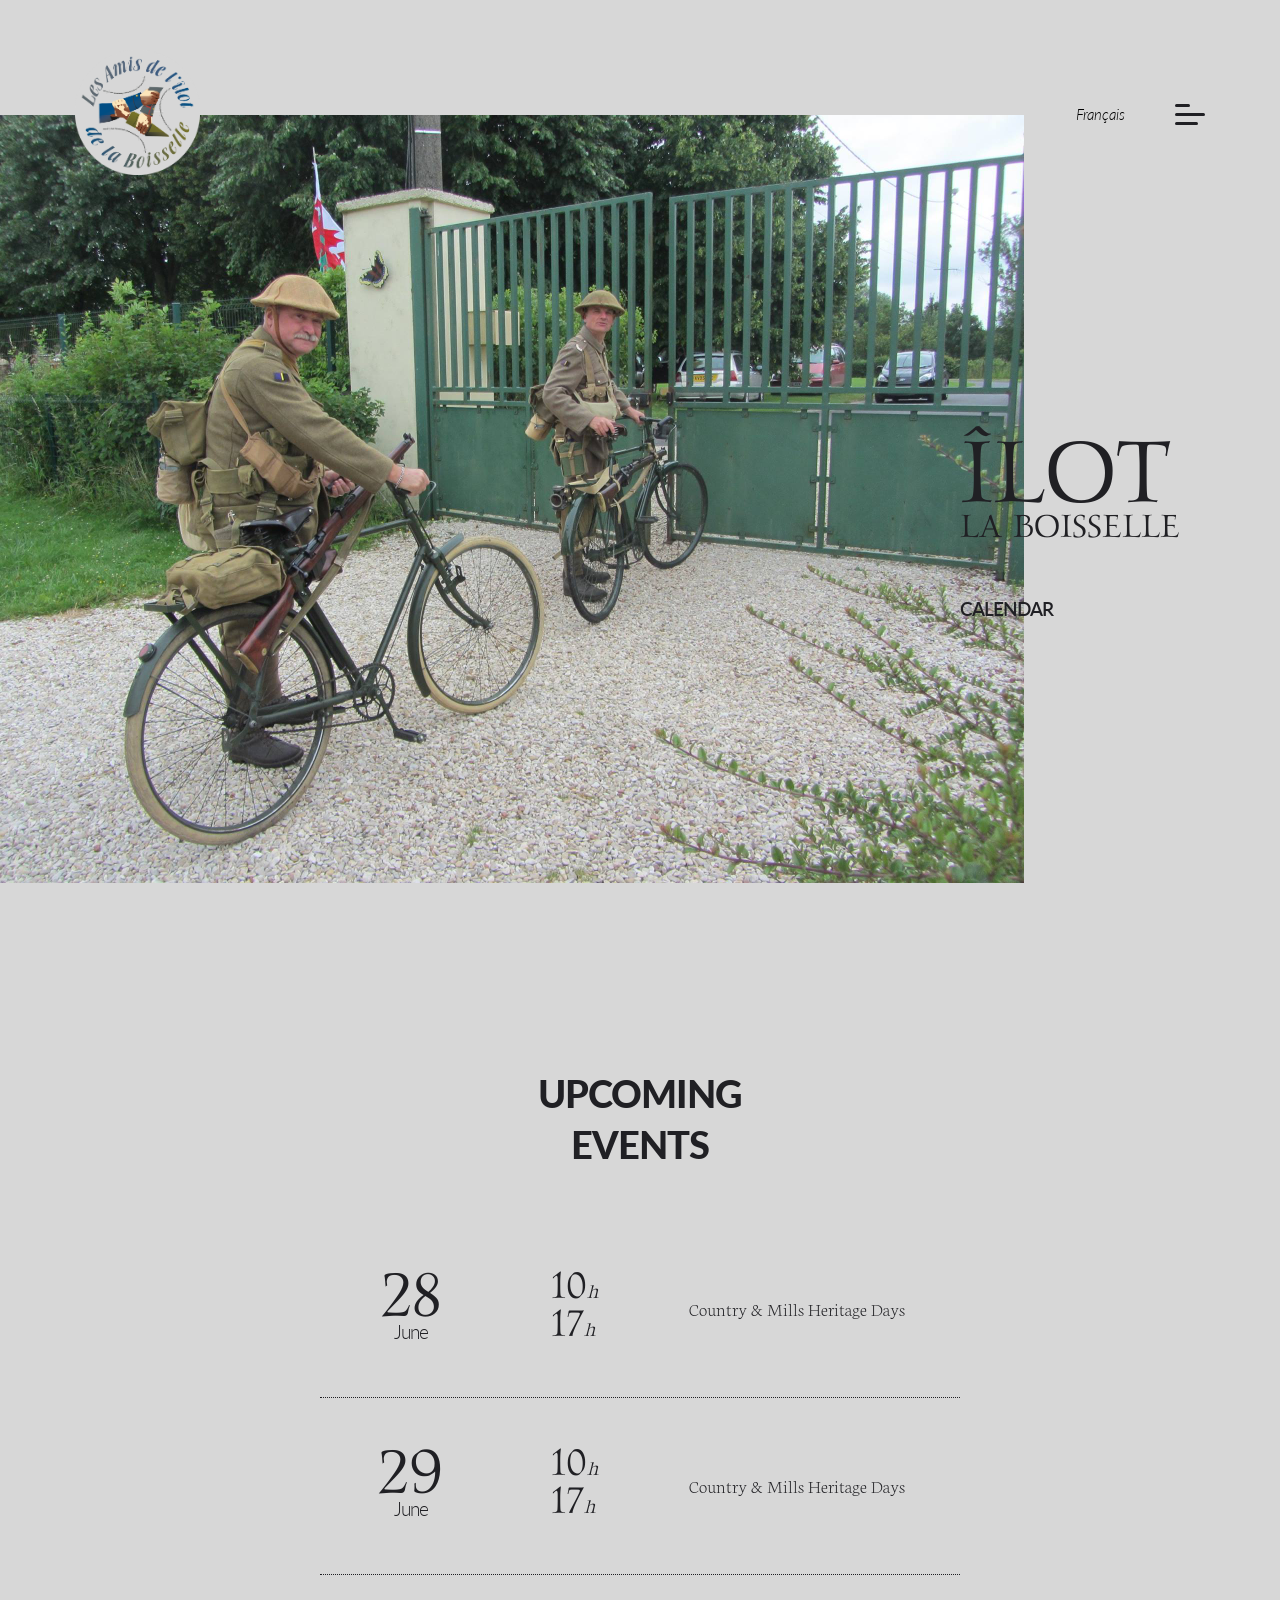
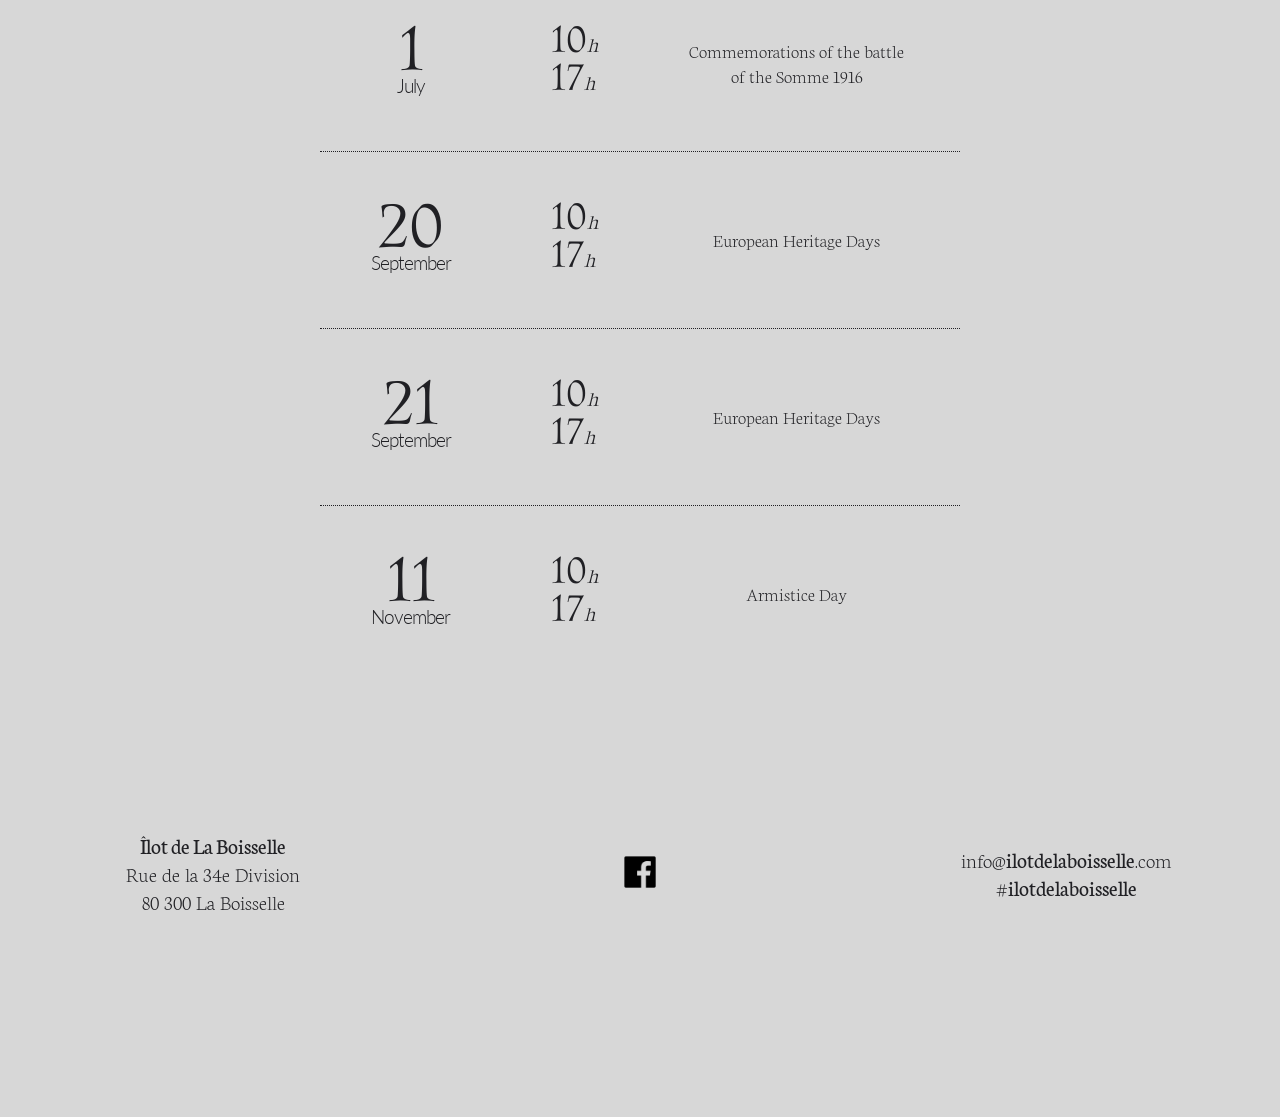
==== en/calendar.html @ f4444aa7 "Static website" ====
<!DOCTYPE html>
<html lang="en">
<head>
<title>&Icirc;lot de La Boisselle - Calendar</title>

<meta name="viewport" content="width=device-width, initial-scale=1">

<link rel="stylesheet" href="../css/style.css">
<link rel="stylesheet" href="../css/navBar.css">
<link rel="stylesheet" href="../css/homepage.css">
<link rel="stylesheet" href="../css/histoire.css">

<link rel="shortcut icon" href="../img/favicon/favicon.ico">
<link rel="apple-touch-icon" href="../img/favicon/apple-touch-icon.png">
<link rel="apple-touch-icon" sizes="72x72" href="../img/favicon/apple-touch-icon-72x72.png">
<link rel="apple-touch-icon" sizes="114x114" href="../img/favicon/apple-touch-icon-114x114.png">

</head>
<body>

    <header>
        <div class="logo">
            <a href="https://www.ilotdelaboisselle.com/en/"><img src="../img/amis-ilot.png" alt="Homepage"></a>
        </div>
        <div class="menu">
            <div class="languages">
                <a href="../agenda.html">Fran&ccedil;ais</a>
            </div>
            <div class="nav">
                <label for="check">
                    <input type="checkbox" id="check" onclick="openNav(this)"/>
                        <span></span>
                        <span></span>
                        <span></span>
                </label>
            </div>
        </div>
        <div id="myNav" class="overlay">
            <div id="myContent" class="overlay-content">
                <div class="container">
                    <a href="./history.html">The Battlefield</a>
                    <a href="./visit.html">Organise your visit</a>
                    <a href="./friends.html">Friends of the &Icirc;lot</a>
                    <a href="./calendar.html">Calendar</a>
                </div>
                <div class="overlay-footer">
                    <div class="overlay-footer-social">
                        <a href="https://www.facebook.com/ilotdelaboisselle" target="_blank"><img src="../img/facebook.png"></a>
                    </div>
                    <div class="overlay-footer-contact">
                        <a href="mailto: info@ilotdelaboisselle.com">info@<span class="footer-bold">ilotdelaboisselle</span>.com</a>
                    </div>
                </div>
            </div>
        </div>
    </header>

    <div class="top-histoire">
        <div class="top-img-histoire"><img src="../img/events-2.jpg"></div>
        <div class="top-title-histoire">
            <span class="top-title-ilot-histoire">&icirc;lot</span>
            <span class="top-title-la-boisselle-histoire">La Boisselle</span>
            <span class="top-title-site-histoire">Calendar</span>
        </div>
    </div>

    <div class="article">
        <h2 class="article-title">Upcoming<br/>Events</h2>
        <br/>
        <!-- <div class="events">
            <div class="events-date">
                <p class="events-date-day">5</p>
                <p class="events-date-month">February</p>
            </div>
            <div class="events-time">
                <p class="events-time-p">10<span class="events-time-hour">h</span></p>
                <p class="events-time-p">12<span class="events-time-hour">h</span></p>
            </div>
            <div class="events-desc">
                <p class="events-desc-p">Friends of the &icirc;lot of La Boisselle General Meeting</p>
            </div>
        </div>
        <div class="events-line"></div> -->
        <div class="events">
            <div class="events-date">
                <p class="events-date-day">28</p>
                <p class="events-date-month">June</p>
            </div>
            <div class="events-time">
                <p class="events-time-p">10<span class="events-time-hour">h</span></p>
                <p class="events-time-p">17<span class="events-time-hour">h</span></p>
            </div>
            <div class="events-desc">
                <p class="events-desc-p">Country & Mills Heritage Days</p>
            </div>
        </div>
        <div class="events-line"></div>
        <div class="events">
            <div class="events-date">
                <p class="events-date-day">29</p>
                <p class="events-date-month">June</p>
            </div>
            <div class="events-time">
                <p class="events-time-p">10<span class="events-time-hour">h</span></p>
                <p class="events-time-p">17<span class="events-time-hour">h</span></p>
            </div>
            <div class="events-desc">
                <p class="events-desc-p">Country & Mills Heritage Days</p>
            </div>
        </div>
        <div class="events-line"></div>
        <div class="events">
            <div class="events-date">
                <p class="events-date-day">1</p>
                <p class="events-date-month">July</p>
            </div>
            <div class="events-time">
                <p class="events-time-p">10<span class="events-time-hour">h</span></p>
                <p class="events-time-p">17<span class="events-time-hour">h</span></p>
            </div>
            <div class="events-desc">
                <p class="events-desc-p">Commemorations of the battle of the Somme 1916</p>
            </div>
        </div>
        <div class="events-line"></div>
        <div class="events">
            <div class="events-date">
                <p class="events-date-day">20</p>
                <p class="events-date-month">September</p>
            </div>
            <div class="events-time">
                <p class="events-time-p">10<span class="events-time-hour">h</span></p>
                <p class="events-time-p">17<span class="events-time-hour">h</span></p>
            </div>
            <div class="events-desc">
                <p class="events-desc-p">European Heritage Days</p>
            </div>
        </div>
        <div class="events-line"></div>
        <div class="events">
            <div class="events-date">
                <p class="events-date-day">21</p>
                <p class="events-date-month">September</p>
            </div>
            <div class="events-time">
                <p class="events-time-p">10<span class="events-time-hour">h</span></p>
                <p class="events-time-p">17<span class="events-time-hour">h</span></p>
            </div>
            <div class="events-desc">
                <p class="events-desc-p">European Heritage Days</p>
            </div>
        </div>
        <div class="events-line"></div>
        <div class="events">
            <div class="events-date">
                <p class="events-date-day">11</p>
                <p class="events-date-month">November</p>
            </div>
            <div class="events-time">
                <p class="events-time-p">10<span class="events-time-hour">h</span></p>
                <p class="events-time-p">17<span class="events-time-hour">h</span></p>
            </div>
            <div class="events-desc">
                <p class="events-desc-p">Armistice Day</p>
            </div>
        </div>
    </div>

    <div class="footer">
        <div class="address">
            <p><span class="footer-bold">&Icirc;lot de La Boisselle</span></p>
            <p>Rue de la 34e Division</p>
            <p>80 300 La Boisselle</p>
        </div>
        <div class="social">
            <a href="https://www.facebook.com/ilotdelaboisselle" target="_blank"><img src="../img/facebook.png"></a>
        </div>
        <div class="contact">
            <a href="mailto: info@ilotdelaboisselle.com">info@<span class="footer-bold">ilotdelaboisselle</span>.com</a>
            <p>#<span class="footer-bold">ilotdelaboisselle</span></p>
        </div>
    </footer>

    <script src="../js/animation.js"></script>

</body>
</html>
---- css/style.css ----
@import url('https://fonts.googleapis.com/css2?family=Lato:ital,wght@0,100;0,300;0,400;0,700;0,900;1,100;1,300;1,400;1,700;1,900&display=swap');
@import url('https://fonts.googleapis.com/css2?family=Neuton:ital,wght@0,200;0,300;0,400;0,700;0,800;1,400&display=swap');
@import url('https://fonts.googleapis.com/css?family=Source+Sans+Pro:200,300,400,600,700,900');
@import url('https://fonts.googleapis.com/css2?family=Gideon+Roman&display=swap');
@import url('https://fonts.googleapis.com/css2?family=Josefin+Slab:ital,wght@0,100;0,200;0,300;0,400;0,500;0,600;0,700;1,100;1,200;1,300;1,400;1,500;1,600;1,700&display=swap');

html, body{
    margin: 0 auto;
    height: 100%;
    width: 100%;
    font-family: 'Lato', sans-serif;
    font-weight: 400;
    color: rgb(32,32,36);
    background-color: rgb(215,215,215);
}
strong{
    font-family: 'Lato', sans-serif;
    font-weight: 900;
    text-transform: uppercase;
}
.illustration{
    margin: 0 auto;
    width: 50%;
    text-align: center;
}
.illustration-source{
    padding: 0;
    font-family: 'Neuton', serif;
    font-size: 15px;
    font-style: italic;
    line-height: 0;
    color: rgb(162,162,166);
}
.footer{
    width: 100%;
    display: flex;
    flex-direction: row;
    justify-content: center;
    align-items: center;
    align-content: center;
    font-family: 'Neuton', serif;
    padding: 0 0 200px 0;
}
.footer-bold{
    font-weight: 400;
}
.address{
    width: 33.33333%;
    font-size: 1.7vw;
    font-weight: 200;
    line-height: 2.2vw;
    text-align: center;
}
.address p{
    margin: 0;
}
.social{
    width: 33.33333%;
    text-align: center;
}
.social img{
    height: 50px;
}
.contact{
    width: 33.33333%;
    font-size: 1.7vw;
    font-weight: 200;
    line-height: 2.2vw;
    text-align: center;
}
.contact p{
    margin: 0;
}
.contact a{
    color: rgb(32,32,36);
    text-decoration: none;
}


@keyframes wipe-enter {
	0% {
        opacity: 0%;
		transform: translateY(200px);
	}
    25% {
        opacity: 0%;
    }
    100% {
        opacity: 100%;
    }
}
@media (prefers-reduced-motion: no-preference) {
    .article-animation {
        animation: wipe-enter 2.5s 1;
    }
  }


@media only screen and (min-width: 768px) and (max-width: 959px) and (orientation:portrait) {
	.illustration{
        width: 70%;
    }
    .footer{
        padding: 0 0 100px 0;
    }
    .address{
        font-size: 2vw;
        line-height: 2.5vw;
    }
    .contact{
        font-size: 2vw;
        line-height: 2.5vw;
    }
}
@media only screen and (min-width: 768px) and (max-width: 959px) and (orientation:landscape) {
	.illustration{
        width: 60%;
    }
    .footer{
        padding: 0 0 75px 0;
    }
    .address{
        font-size: 2vw;
        line-height: 2.5vw;
    }
    .contact{
        font-size: 2vw;
        line-height: 2.5vw;
    }
}
@media only screen and (max-width: 767px) {
    .illustration{
        width: 90%;
    }
    .footer{
        padding: 0 0 75px 0;
        flex-direction: column;
    }
    .address{
        width: 100%;
        font-size: 4vw;
        line-height: 4.5vw;
        margin-bottom: 30px;
    }
    .social{
        width: 100%;
        margin-bottom: 30px;
    }
    .social img{
        height: 40px;
    }
    .contact{
        width: 100%;
        font-size: 4vw;
        line-height: 4.5vw;
    }
}
---- css/navBar.css ----
header{
    opacity: 0%;
    position: fixed;
    width: 100%;
    display: flex;
    flex-direction: row;
    flex-wrap: nowrap;
    justify-content: space-between;
    align-items: center;
    align-content: center;
    margin-top: 50px;
    z-index: 2;

    animation-name: appearAnim;
    animation-delay: 2s;
    animation-duration: 2s;
    -webkit-animation-fill-mode: forwards;
    -moz-animation-fill-mode: forwards;
    -ms-animation-fill-mode: forwards;
    -o-animation-fill-mode: forwards;
    animation-fill-mode: forwards;
}
@keyframes appearAnim {
    0% {opacity: 0%;}
    100% {opacity: 100%;}
}
.logo{
    margin-left: 75px;
    z-index: 2;
}
.logo img{
    width: 125px;
    height: 125px;
}
.menu{
    margin-right: 75px;
    z-index: 2;
}
.menu a{
    margin-right: 50px;
    text-decoration: none;
}
.languages{
    display: inline-block;
    margin-top: 3px;
}
.languages a{
    margin-right: 50px;
    font-family: 'Lato', sans-serif;
    font-size: 15px;
    font-weight: 300;
    font-style: italic;
    color: black;
    outline: none;
    border: none;
    background-color: transparent;
}
.nav{
    float: right;
}
label{
    display: flex;
    flex-direction: column;
    width: 30px;
    cursor: pointer;
}
label span{
    background: rgb(32, 32, 36);
    border-radius: 5px;
    height: 3px;
    margin: 3px 0;
    transition: 1s  cubic-bezier(0.68, -0.6, 0.32, 1.6);
}
span:nth-of-type(1){
    width: 50%;
}
span:nth-of-type(2){
    width: 100%;
}
span:nth-of-type(3){
    width: 75%;
}
input[type="checkbox"]{
    display: none;
}
input[type="checkbox"]:checked ~ span:nth-of-type(1){
    transform-origin: bottom;
    transform: rotatez(45deg) translate(5px,0px)
}
input[type="checkbox"]:checked ~ span:nth-of-type(2){
    transform-origin: top;
    transform: rotatez(-45deg)
}
input[type="checkbox"]:checked ~ span:nth-of-type(3){
    transform-origin: bottom;
    width: 50%;
    transform: translate(13px,-5px) rotatez(45deg);
}
.overlay{
    height: 0%;
    width: 100%;
    position: fixed;
    z-index: 1;
    overflow: hidden;
    transition: 1s;
    top: 0;
    left: 0;
    background-color: rgb(215,215,215);
}
.overlay-content{
    opacity: 0%;
    transition: 2.5s;
    height: 100%;
    display: flex;
    flex-direction: column;
    justify-content: center;
    align-items: center;
    text-align: center;
}
.container a { 
    padding: 15px;
    font-weight: 900;
    font-style: normal;
    text-transform: uppercase;
    text-decoration: none;
    font-size: 2.5vw;
    color: rgb(32,32,36);
    display: block;
    transition: 0.3s; 
}
.container a:hover, .container a:focus { 
    color: rgb(32,32,36); 
}
.overlay-footer{
    position: absolute;
    bottom: 0;
    width: 100%;
    margin-bottom: 50px;
    display: flex;
    flex-direction: row;
    justify-content: space-between;
    align-items: center;
    text-align: center;
    font-family: 'Neuton', serif;
}
.overlay-footer-social{
    margin-left: 75px;
    text-align: center;
}
.overlay-footer-social img{
    height: 50px;
}
.overlay-footer-contact{
    margin-right: 75px;
    font-size: 1.7vw;
    font-weight: 200;
    line-height: 2.2vw;
    text-align: center;
    text-transform: lowercase;
}
.overlay-footer-contact p{
    margin: 0;
}
.overlay-footer-contact a{
    color: rgb(32,32,36);
    text-decoration: none;
}


@media only screen and (min-width: 768px) and (max-width: 959px) and (orientation:portrait) {
	.container a { 
        padding: 15px;
        font-size: 4.5vw;
    }
    .overlay-footer-contact{
        font-size: 3vw;
    }
}
@media only screen and (min-width: 768px) and (max-width: 959px) and (orientation:landscape) {
	header{
        margin-top: 15px;
    }
    .logo{
        margin-left: 25px;
        z-index: 2;
    }
    .logo img{
        width: 100px;
        height: 100px;
    }
    .menu{
        margin-right: 25px;
        z-index: 2;
    }
    .languages a{
        margin-right: 25px;
    }
    .container a { 
        padding: 10px;
        font-size: 4vw;
    }
    .overlay-footer{
        margin-bottom: 25px;
    }
    .overlay-footer-social{
        margin-left: 25px;
    }
    .overlay-footer-social img{
        height: 40px;
    }
    .overlay-footer-contact{
        margin-right: 25px;
        font-size: 2vw;
    }
}
@media only screen and (max-width: 767px) {
    header{
        margin-top: 25px;
    }
    .logo{
        margin-left: 25px;
        z-index: 2;
    }
    .logo img{
        width: 100px;
        height: 100px;
    }
    .menu{
        margin-right: 25px;
        z-index: 2;
    }
    .languages a{
        margin-right: 25px;
    }
    .container a { 
        padding: 15px;
        font-size: 5.5vw;
    }
    .overlay-footer{
        margin-bottom: 25px;
    }
    .overlay-footer-social{
        margin-left: 25px;
    }
    .overlay-footer-social img{
        height: 40px;
    }
    .overlay-footer-contact{
        margin-right: 25px;
        font-size: 4vw;
    }
}
---- css/homepage.css ----
.top{
	position: relative;
    margin: auto 0;
	width: 100%;
    height: auto;
}
.top-title{
    position: absolute;
    top: 50%;
    left: 75%;
    width: 25%;
    display: flex;
    flex-direction: column;
    opacity: 0%;

    animation-name: appearAnim;
    animation-delay: 1s;
    animation-duration: 2s;
    -webkit-animation-fill-mode: forwards;
    -moz-animation-fill-mode: forwards;
    -ms-animation-fill-mode: forwards;
    -o-animation-fill-mode: forwards;
    animation-fill-mode: forwards;
}
.top-title-ilot{
    font-family: 'Gideon Roman', serif;
    font-size: 7.1vw;
    line-height: 5vw;
    text-transform: uppercase;
}
.top-title-la-boisselle{
    font-family: 'Gideon Roman', serif;
    font-size: 2.6vw;
    line-height: normal;
    text-transform: uppercase;
}
.top-title-site{
    margin-top: 50px;
    font-family: 'Lato', sans-serif;
    font-weight: 600;
    font-size: 1.5vw;
    letter-spacing: -1px;
    line-height: normal;
    text-transform: uppercase;
}
.top-img img{
    position: relative;
    margin-top: 115px;
    left: 0;
    width: 80%;
    opacity: 0%;

    animation-name: appearAnim;
    animation-duration: 2s;
    -webkit-animation-fill-mode: forwards;
    -moz-animation-fill-mode: forwards;
    -ms-animation-fill-mode: forwards;
    -o-animation-fill-mode: forwards;
    animation-fill-mode: forwards;
}
.article{
    margin: 0 auto;
    padding: 150px 0 150px 0;
    float: clear;
    width: 50%;
    text-align: center;
}
.article-title{
    font-family: 'Lato', sans-serif;
    font-size: 3vw;
    font-weight: 900;
    letter-spacing: -1px;
    line-height: 4vw;
    text-transform: uppercase;
}
.article-desc{
    font-family: 'Neuton', serif;
    font-size: 1.5vw;
    font-weight: 200;
    line-height: 2.5vw;
}
.article-link{
	margin: 75px 0 75px 0;
}
.article-link a{
	font-family: 'Lato', sans-serif;
	font-size: 22px;
	font-weight: 900;
	letter-spacing: -1px;
	text-transform: uppercase;
	padding: 20px 35px 20px 35px;
	color: rgb(32, 32, 36);
	border: 2px solid rgb(32, 32, 36);;
    text-decoration: none;
}
.article-link a:hover{
	color: rgb(215,215,215);
	background-color: rgb(32, 32, 36);;
}
#myVideo{
    display: flex;
    flex-direction: row;
    width: inherit;
    justify-content: center;
    align-items: center;
    text-align: center;
}
.article-images{
	height: 700px;
	background-attachment: none;
	background-position: center center;
	-moz-background-size: cover;
	-webkit-background-size: cover;
	background-size: cover;
  	overflow: hidden;
}
.article-columns-citation{
    display: flex;
    flex-direction: row;
    align-items: center;
    margin: 0 auto;
}
.article-columns{
    display: flex;
    flex-direction: row;
    align-items: center;
    margin: 0 auto;
}
.article-columns-img{
    margin-left: 10%;
    width: 40%;
}
.article-columns-general{
    margin-left: 10%;
    width: 30%;
    font-family: 'Neuton', serif;
    font-size: 1.5vw;
    font-weight: 100;
    line-height: 2.5vw;
}
.article-columns-general h4{
    font-family: 'Neuton', serif;
    font-size: 2.2vw;
    font-style: italic;
    line-height: 4vw;
}
.article-columns-general h5{
    font-family: 'Neuton', serif;
    font-size: 1.5vw;
    font-weight: 200;
    line-height: 2.5vw;
}
.space{
    margin: 200px;
}
.one-two-column{
    width: 50%;
    margin-left: 15%;
    padding-right: 9px;
}
.two-two-column{
    width: 50%;
    margin-right: 15%;
    padding-left: 9px;
}
.events{
    display: flex;
    flex-direction: row;
    justify-content: center;
    align-items: center;
    align-content: center;
		color: rgb(32,32,36);
}
.events-line{
    border-bottom: 1px dotted rgb(32,32,36);
}
.events-date{
    width: 25%;
    padding: 50px;
}
.events-time{
    width: 5%;
    padding: 50px;
}
.events-desc{
    width: 70%;
    padding: 50px;
}
.events-date-day{
    margin: 0;
    font-family: 'Gideon Roman', serif;
    font-size: 5vw;
    line-height: 3.5vw;
}
.events-date-month{
    margin: 0;
    font-family: 'Lato', sans-serif;
    font-weight: 300;
    font-size: 1.5vw;
    letter-spacing: -1px;
}
.events-time-p{
    margin: 0;
    font-family: 'Gideon Roman', serif;
    font-size: 3vw;
    line-height: 2.5vw;
}
.events-time-hour{
    margin: 0;
    font-family: 'Gideon Roman', serif;
    font-size: 1.5vw;
    font-style: italic;
}
.events-desc-p{
    margin: 0;
    font-family: 'Neuton', serif;
    font-size: 1.5vw;
    font-weight: 200;
    line-height: 2vw;
    text-align: center;
}


@media only screen and (min-width: 768px) and (max-width: 959px) and (orientation:portrait) {
	.top-title{
        position: relative;
        top: -20px;
        left: 45%;
        width: 55%;
    }
    .top-title-ilot{
        font-size: 17vw;
        line-height: 11vw;
    }
    .top-title-la-boisselle{
        font-size: 6vw;
    }
    .top-title-site{
        margin-top: 25px;
        font-size: 2.5vw;
    }
    .top-img img{
        margin-top: 130px;
    }
    .article{
        width: 80%;
    }
    .article-title{
        font-size: 4.5vw;
        line-height: normal;
    }
    .article-desc{
        font-size: 2.5vw;
        line-height: normal;
    }
    .article-link a{
        font-size: 20px;
        padding: 20px 30px 20px 30px;
        letter-spacing: 0px;
    }
    .article-columns-citation{
        flex-direction: column;
    }
    .article-columns-img{
        margin-right: 10%;
        width: 60%;
    }
    .article-columns-general{
        margin-left: 20%;
        width: 60%;
    }
    .article-columns-general h4{
        font-size: 3.5vw;
        line-height: 5.5vw;
        text-align: left;
    }
    .article-columns-general h5{
        font-size: 2.5vw;
        line-height: 3.5vw;
        text-align: left;
    }
    .events-date{
        width: 20%;
    }
    .events-time{
        width: 10%;
    }
    .events-desc{
        width: 70%;
    }
    .events-date-day{
        font-size: 8vw;
        line-height: 7vw;
    }
    .events-date-month{
        font-size: 2vw;
    }
    .events-time-p{
        font-size: 5.5vw;
        line-height: 4vw;
    }
    .events-time-hour{
        font-size: 2.5vw;
    }
    .events-desc-p{
        font-size: 2.5vw;
        line-height: 2.5vw;
    }
}
@media only screen and (min-width: 768px) and (max-width: 959px) and (orientation:landscape) {
	.top-title{
        top: 35%;
    }
    .top-title-site{
        margin-top: 15px;
        font-size: 2vw;
    }
    .top-img img{
        margin-top: 70px;
    }
    .article{
        width: 80%;
        padding: 75px 0 75px 0;
    }
    .article-title{
        font-size: 4.5vw;
        line-height: normal;
    }
    .article-desc{
        font-size: 2.5vw;
        line-height: normal;
    }
    .article-link a{
        font-size: 20px;
        padding: 20px 30px 20px 30px;
        letter-spacing: 0px;
    }
    .article-columns-general h4{
        font-size: 2.5vw;
        line-height: 4vw;
    }
    .article-columns-general h5{
        font-size: 1.5vw;
        line-height: 2.5vw;
    }
    .space{
        margin: 75px;
    }
    .events-date{
        width: 20%;
    }
    .events-time{
        width: 10%;
    }
    .events-desc{
        width: 70%;
    }
    .events-date-day{
        font-size: 8vw;
        line-height: 7vw;
    }
    .events-date-month{
        font-size: 2vw;
    }
    .events-time-p{
        font-size: 5.5vw;
        line-height: 4vw;
    }
    .events-time-hour{
        font-size: 2.5vw;
    }
    .events-desc-p{
        font-size: 2.5vw;
        line-height: 2.5vw;
    }
}
@media only screen and (max-width: 767px) {
    .top-title{
        position: relative;
        top: -20px;
        left: 45%;
        width: 55%;
    }
    .top-title-ilot{
        font-size: 20vw;
        line-height: 15vw;
    }
    .top-title-la-boisselle{
        font-size: 7vw;
    }
    .top-title-site{
        margin-top: 25px;
        font-size: 3.5vw;
    }
    .top-img img{
        margin-top: 95px;
    }
    .article{
        padding: 75px 0 75px 0;
        width: 80%;
    }
    .article-title{
        font-size: 6vw;
        line-height: normal;
    }
    .article-desc{
        font-size: 5vw;
        line-height: normal;
    }
    .article-link a{
        font-size: 15px;
        padding: 15px 25px 15px 25px;
        letter-spacing: 0px;
    }
    .article-columns-citation{
        flex-direction: column;
    }
    .article-columns-img{
        margin-right: 10%;
        width: 60%;
    }
    .article-columns-general{
        margin-left: 20%;
        width: 60%;
    }
    .article-columns-general h4{
        font-size: 5vw;
        line-height: 8vw;
        text-align: left;
    }
    .article-columns-general h5{
        font-size: 4vw;
        line-height: 5.5vw;
        text-align: left;
    }
    .one-two-column{
        margin-left: 18px;
    }
    .two-two-column{
        margin-right: 18px;
    }
    .space{
        margin: 75px;
    }
    .events{
        margin: 15px 0 15px 0;
    }
    .events-date{
        width: 25%;
        padding: 10px;
    }
    .events-time{
        width: 15%;
        margin-top: 3px;
        padding: 10px;
    }
    .events-desc{
        width: 60%;
        padding: 10px;
    }
    .events-date-day{
        font-size: 7vw;
        line-height: 6vw;
    }
    .events-date-month{
        font-size: 3.5vw;
    }
    .events-time-p{
        font-size: 5.5vw;
        line-height: 4vw;
    }
    .events-time-hour{
        font-size: 2.5vw;
    }
    .events-desc-p{
        font-size: 4vw;
        line-height: 4vw;
    }
}
---- css/histoire.css ----
.top-histoire{
	position: relative;
    margin: auto 0;
	width: 100%;
    height: auto;
}
.top-title-histoire{
    position: absolute;
    top: 50%;
    left: 75%;
    width: 25%;
    display: flex;
    flex-direction: column;
    opacity: 0%;

    animation-name: appearAnim;
    animation-delay: 1s;
    animation-duration: 2s;
    -webkit-animation-fill-mode: forwards;
    -moz-animation-fill-mode: forwards;
    -ms-animation-fill-mode: forwards;
    -o-animation-fill-mode: forwards;
    animation-fill-mode: forwards;
}
.top-title-ilot-histoire{
    font-family: 'Gideon Roman', serif;
    font-size: 7.1vw;
    line-height: 5vw;
    text-transform: uppercase;
}
.top-title-la-boisselle-histoire{
    font-family: 'Gideon Roman', serif;
    font-size: 2.6vw;
    line-height: normal;
    text-transform: uppercase;
}
.top-title-site-histoire{
    margin-top: 50px;
    font-family: 'Lato', sans-serif;
    font-weight: 600;
    font-size: 1.5vw;
    letter-spacing: -1px;
    line-height: normal;
    text-transform: uppercase;
}
.top-img-histoire img{
    position: relative;
    margin-top: 115px;
    left: 0;
    width: 80%;
    opacity: 0%;

    animation-name: appearAnim;
    animation-duration: 2s;
    -webkit-animation-fill-mode: forwards;
    -moz-animation-fill-mode: forwards;
    -ms-animation-fill-mode: forwards;
    -o-animation-fill-mode: forwards;
    animation-fill-mode: forwards;
}


@media only screen and (min-width: 768px) and (max-width: 959px) and (orientation:portrait) {
	.top-title-histoire{
        position: relative;
        top: -20px;
        left: 45%;
        width: 55%;
    }
    .top-title-ilot-histoire{
        font-size: 17vw;
        line-height: 11vw;
    }
    .top-title-la-boisselle-histoire{
        font-size: 6vw;
    }
    .top-title-site-histoire{
        margin-top: 25px;
        font-size: 2.5vw;
    }
    .top-img-histoire img{
        margin-top: 130px;
    }
}
@media only screen and (min-width: 768px) and (max-width: 959px) and (orientation:landscape) {
	.top-title-histoire{
        top: 35%;
    }
    .top-title-site-histoire{
        margin-top: 15px;
        font-size: 2vw;
    }
    .top-img-histoire img{
        margin-top: 70px;
    }
}
@media only screen and (max-width: 767px) {
    .top-title-histoire{
        position: relative;
        top: -20px;
        left: 45%;
        width: 55%;
    }
    .top-title-ilot-histoire{
        font-size: 20vw;
        line-height: 15vw;
    }
    .top-title-la-boisselle-histoire{
        font-size: 7vw;
    }
    .top-title-site-histoire{
        margin-top: 25px;
        font-size: 3.5vw;
    }
    .top-img-histoire img{
        margin-top: 95px;
    }
}
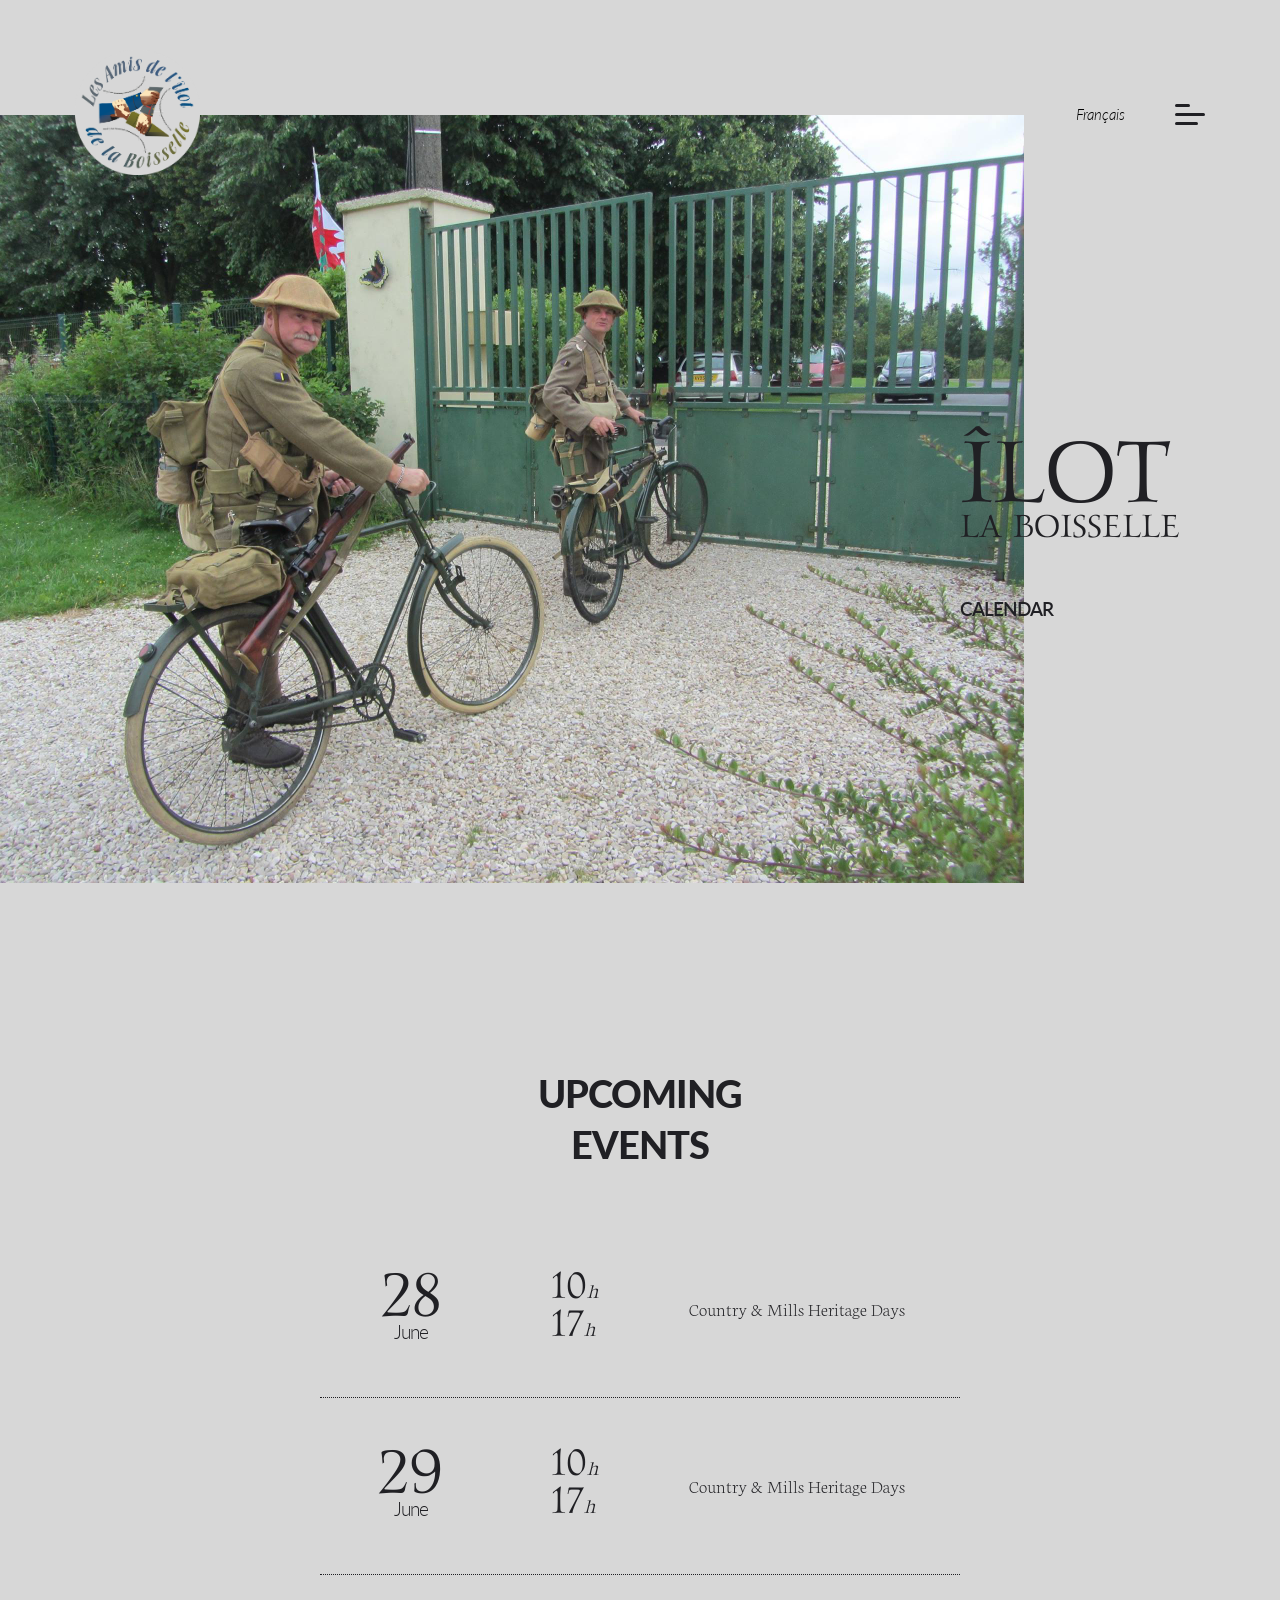
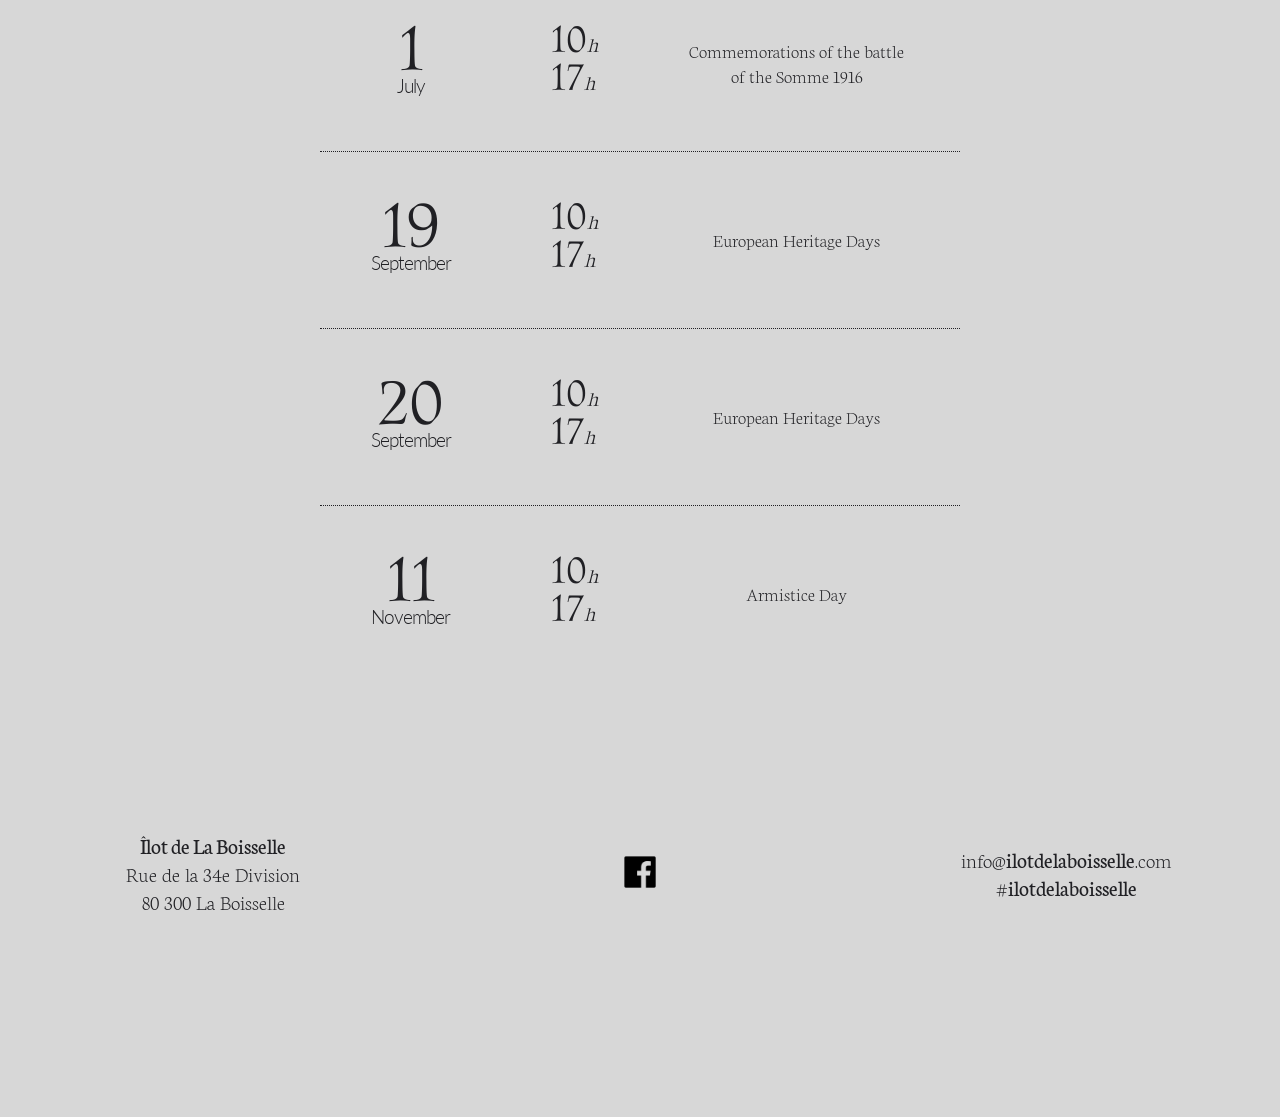
==== commit 0132d665: "Update event dates in calendar.html" ====
--- a/en/calendar.html
+++ b/en/calendar.html
@@ -125,7 +125,7 @@
         <div class="events-line"></div>
         <div class="events">
             <div class="events-date">
-                <p class="events-date-day">20</p>
+                <p class="events-date-day">19</p>
                 <p class="events-date-month">September</p>
             </div>
             <div class="events-time">
@@ -139,7 +139,7 @@
         <div class="events-line"></div>
         <div class="events">
             <div class="events-date">
-                <p class="events-date-day">21</p>
+                <p class="events-date-day">20</p>
                 <p class="events-date-month">September</p>
             </div>
             <div class="events-time">
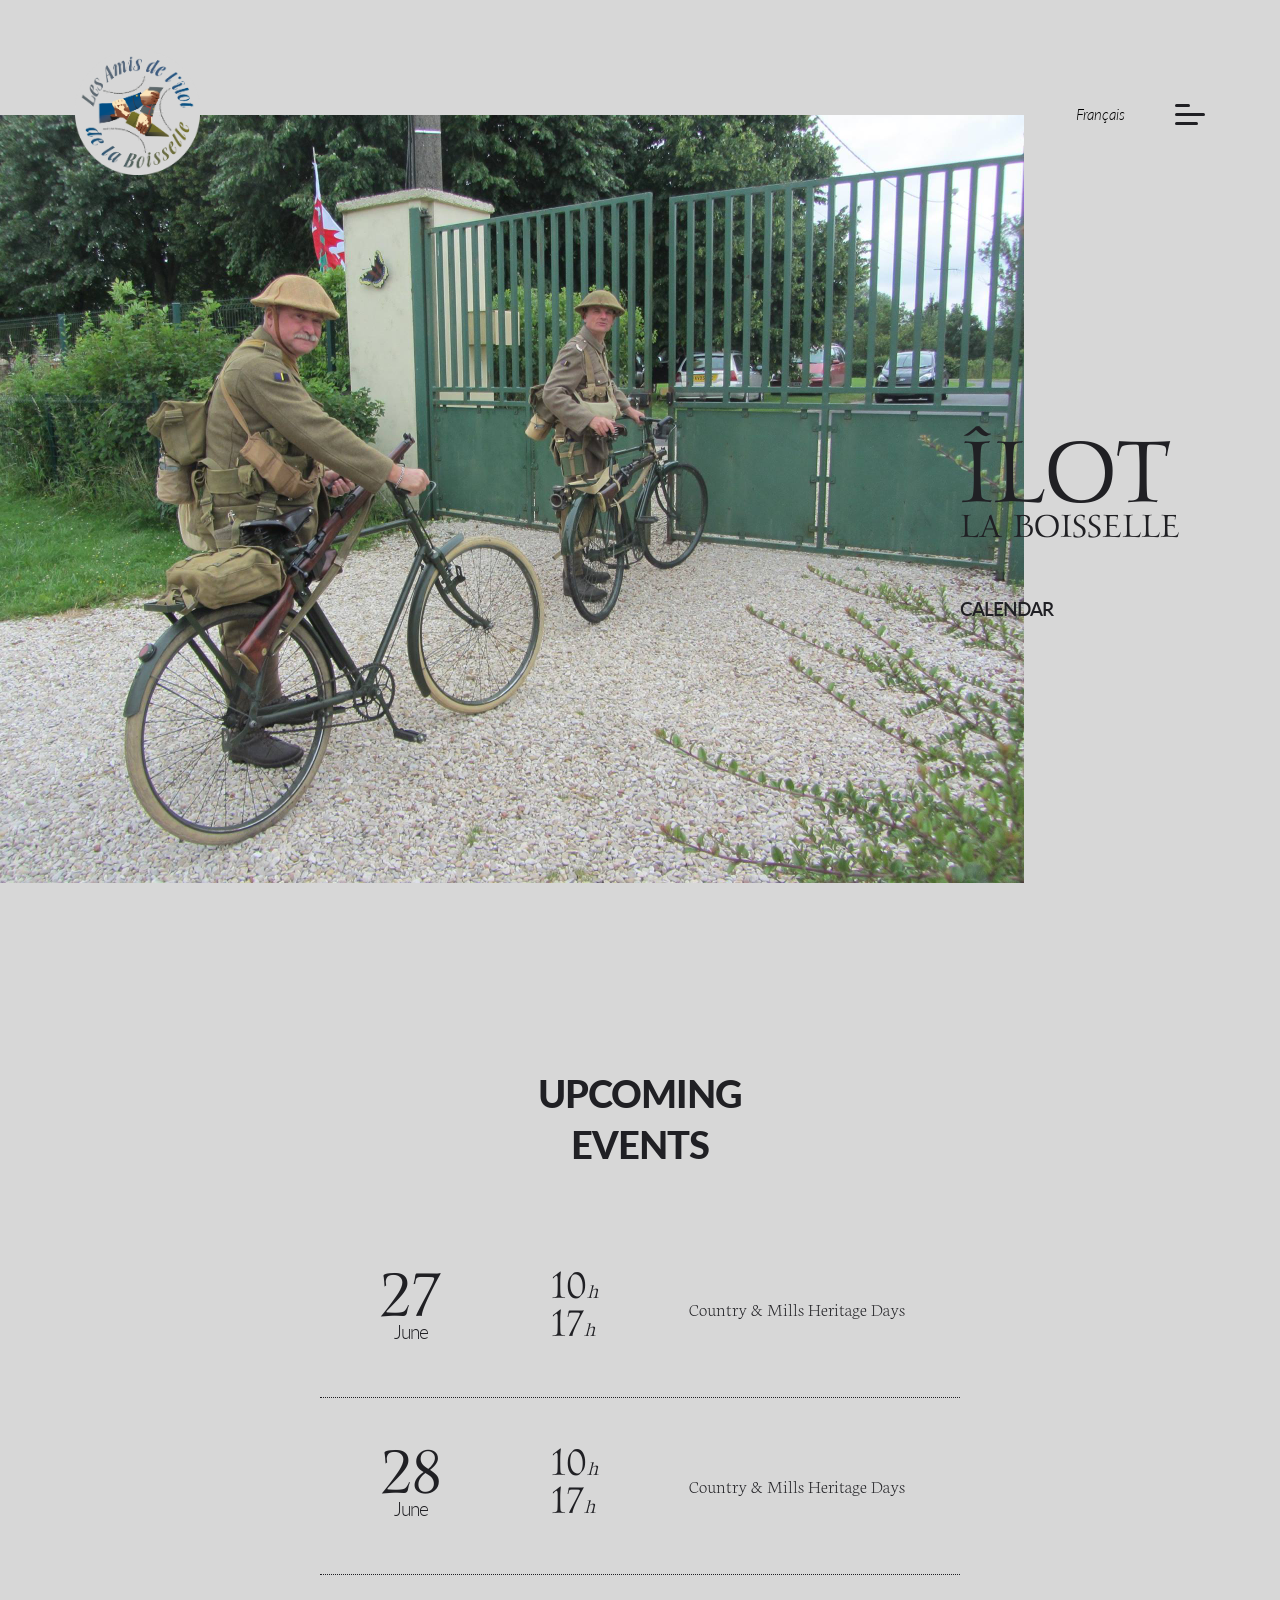
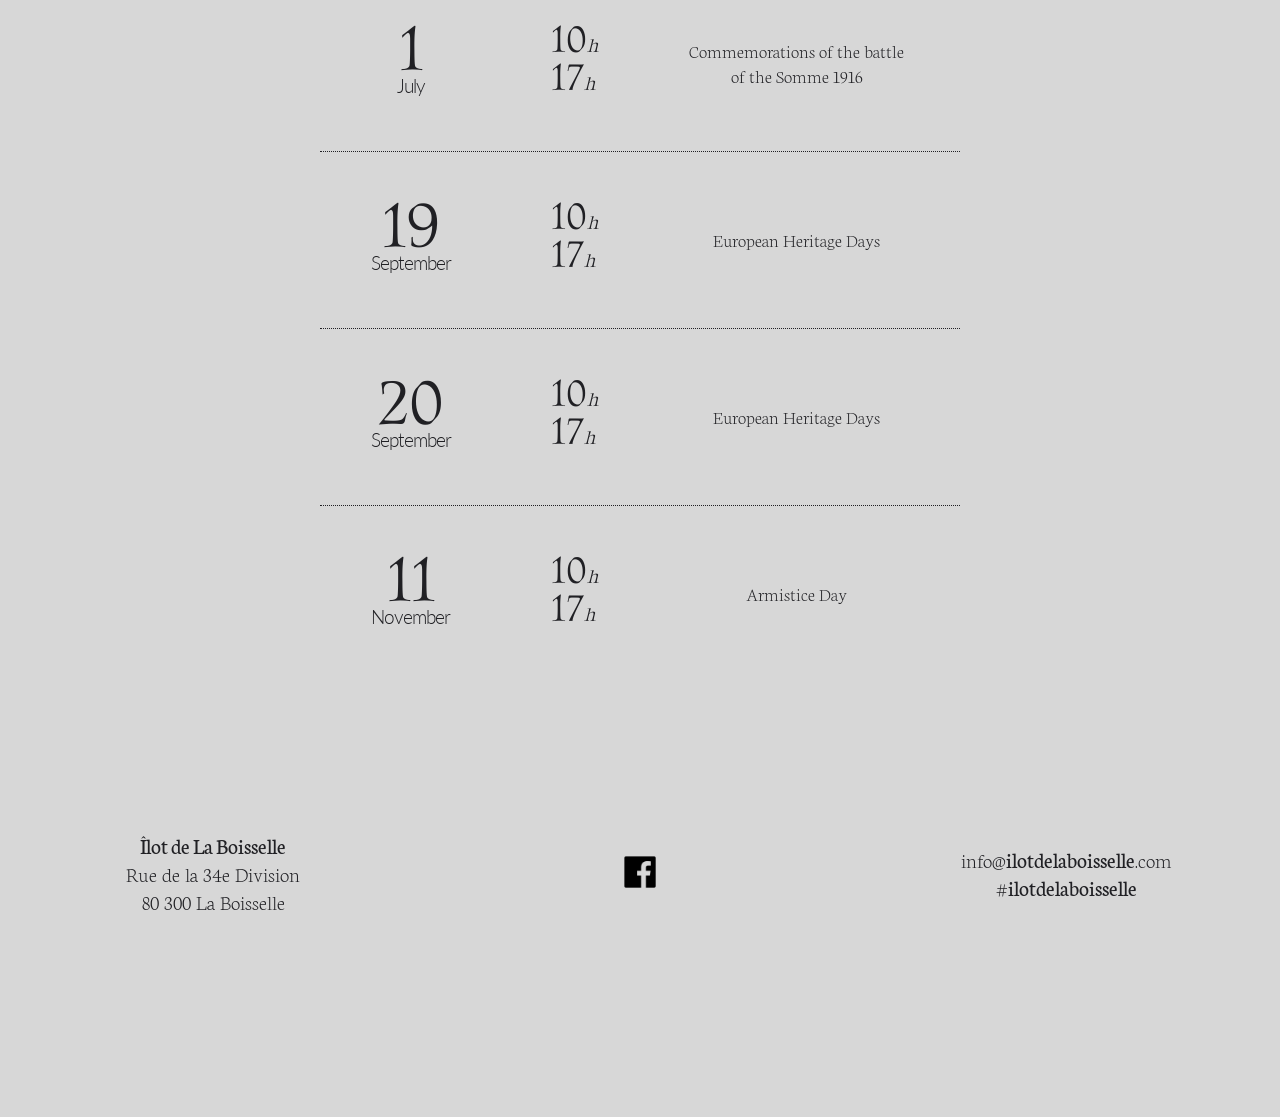
==== commit 7323c0e5: "Update event dates from 28 and 29 to 27 and 28" ====
--- a/en/calendar.html
+++ b/en/calendar.html
@@ -83,7 +83,7 @@
         <div class="events-line"></div> -->
         <div class="events">
             <div class="events-date">
-                <p class="events-date-day">28</p>
+                <p class="events-date-day">27</p>
                 <p class="events-date-month">June</p>
             </div>
             <div class="events-time">
@@ -97,7 +97,7 @@
         <div class="events-line"></div>
         <div class="events">
             <div class="events-date">
-                <p class="events-date-day">29</p>
+                <p class="events-date-day">28</p>
                 <p class="events-date-month">June</p>
             </div>
             <div class="events-time">
